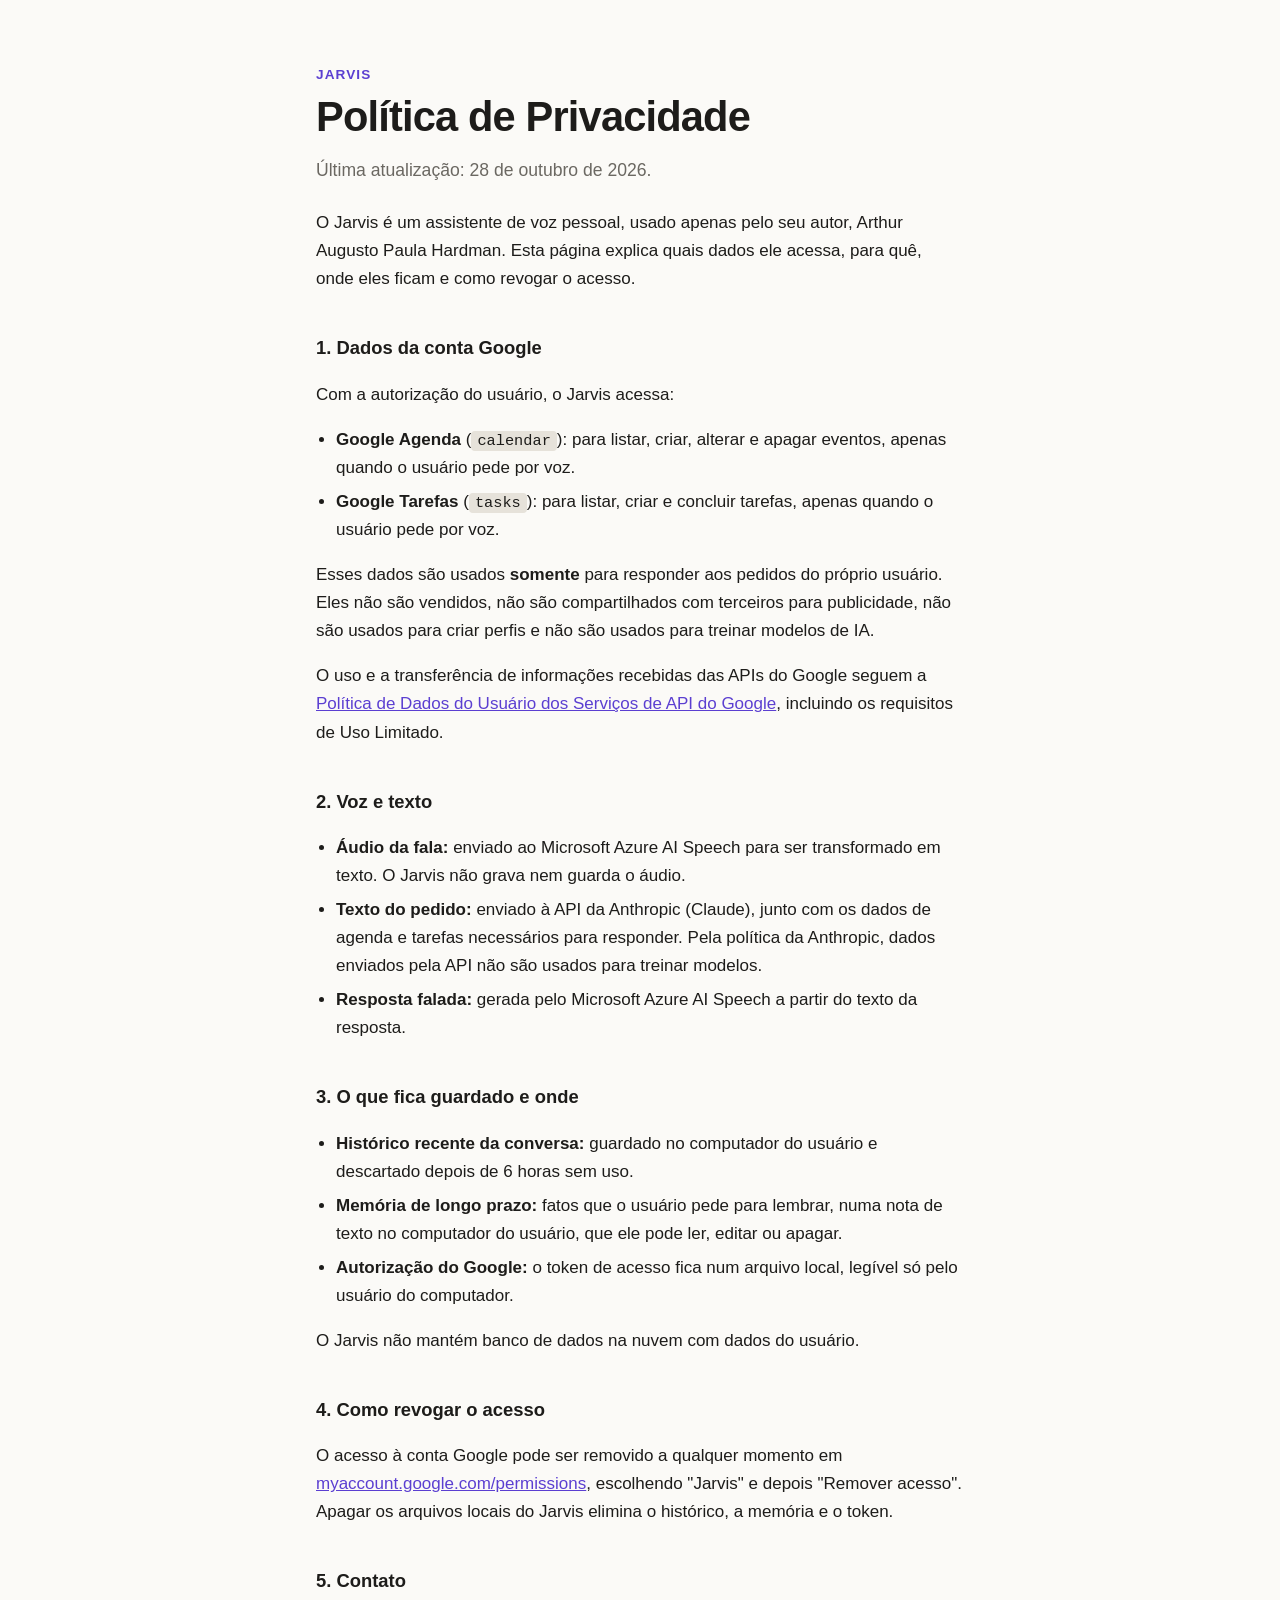
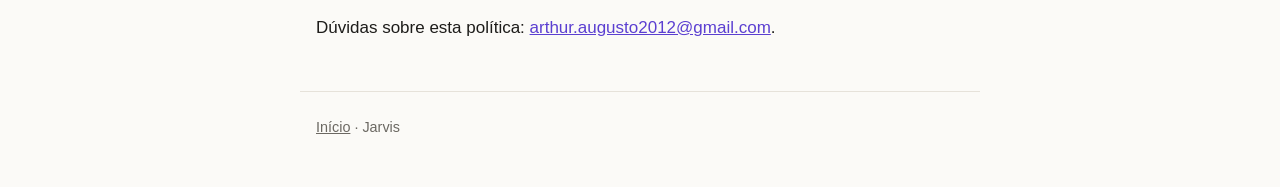
==== privacidade.html @ 2d9dbbde "Página inicial e política de privacidade do Jarvis Co-Authored-By: Claude Opus 5.5 <noreply@anthropi" ====
<!doctype html>
<html lang="pt-BR">
<head>
<meta charset="utf-8">
<meta name="viewport" content="width=device-width, initial-scale=1">
<title>Política de Privacidade · Jarvis</title>
<meta name="description" content="Como o Jarvis usa e protege os dados do usuário.">
<link rel="stylesheet" href="estilo.css">
</head>
<body>
<main>
  <p class="eyebrow"><a href="./">Jarvis</a></p>
  <h1>Política de Privacidade</h1>
  <p class="lead">Última atualização: 28 de outubro de 2026.</p>

  <p>O Jarvis é um assistente de voz pessoal, usado apenas pelo seu autor, Arthur Augusto Paula Hardman. Esta página explica quais dados ele acessa, para quê, onde eles ficam e como revogar o acesso.</p>

  <h2>1. Dados da conta Google</h2>
  <p>Com a autorização do usuário, o Jarvis acessa:</p>
  <ul>
    <li><strong>Google Agenda</strong> (<code>calendar</code>): para listar, criar, alterar e apagar eventos, apenas quando o usuário pede por voz.</li>
    <li><strong>Google Tarefas</strong> (<code>tasks</code>): para listar, criar e concluir tarefas, apenas quando o usuário pede por voz.</li>
  </ul>
  <p>Esses dados são usados <strong>somente</strong> para responder aos pedidos do próprio usuário. Eles não são vendidos, não são compartilhados com terceiros para publicidade, não são usados para criar perfis e não são usados para treinar modelos de IA.</p>
  <p>O uso e a transferência de informações recebidas das APIs do Google seguem a <a href="https://developers.google.com/terms/api-services-user-data-policy">Política de Dados do Usuário dos Serviços de API do Google</a>, incluindo os requisitos de Uso Limitado.</p>

  <h2>2. Voz e texto</h2>
  <ul>
    <li><strong>Áudio da fala:</strong> enviado ao Microsoft Azure AI Speech para ser transformado em texto. O Jarvis não grava nem guarda o áudio.</li>
    <li><strong>Texto do pedido:</strong> enviado à API da Anthropic (Claude), junto com os dados de agenda e tarefas necessários para responder. Pela política da Anthropic, dados enviados pela API não são usados para treinar modelos.</li>
    <li><strong>Resposta falada:</strong> gerada pelo Microsoft Azure AI Speech a partir do texto da resposta.</li>
  </ul>

  <h2>3. O que fica guardado e onde</h2>
  <ul>
    <li><strong>Histórico recente da conversa:</strong> guardado no computador do usuário e descartado depois de 6 horas sem uso.</li>
    <li><strong>Memória de longo prazo:</strong> fatos que o usuário pede para lembrar, numa nota de texto no computador do usuário, que ele pode ler, editar ou apagar.</li>
    <li><strong>Autorização do Google:</strong> o token de acesso fica num arquivo local, legível só pelo usuário do computador.</li>
  </ul>
  <p>O Jarvis não mantém banco de dados na nuvem com dados do usuário.</p>

  <h2>4. Como revogar o acesso</h2>
  <p>O acesso à conta Google pode ser removido a qualquer momento em <a href="https://myaccount.google.com/permissions">myaccount.google.com/permissions</a>, escolhendo "Jarvis" e depois "Remover acesso". Apagar os arquivos locais do Jarvis elimina o histórico, a memória e o token.</p>

  <h2>5. Contato</h2>
  <p>Dúvidas sobre esta política: <a href="mailto:arthur.augusto2012@gmail.com">arthur.augusto2012@gmail.com</a>.</p>
</main>
<footer><a href="./">Início</a> · Jarvis</footer>
</body>
</html>
---- estilo.css ----
:root {
  --bg: #fbfaf7;
  --text: #1d1c1a;
  --muted: #6b6862;
  --accent: #5b3fd1;
  --line: #e6e2da;
}
@media (prefers-color-scheme: dark) {
  :root {
    --bg: #141413;
    --text: #ecebe7;
    --muted: #a19e97;
    --accent: #a593ff;
    --line: #2c2b28;
  }
}
* { box-sizing: border-box; }
body {
  margin: 0;
  background: var(--bg);
  color: var(--text);
  font: 17px/1.65 -apple-system, BlinkMacSystemFont, "Segoe UI", Roboto, sans-serif;
}
main { max-width: 680px; margin: 0 auto; padding: 64px 16px 32px; }
h1 { font-size: 2.6rem; line-height: 1.1; margin: 0 0 16px; letter-spacing: -0.02em; }
h2 { font-size: 1.15rem; margin: 40px 0 8px; }
.eyebrow { color: var(--accent); font-weight: 600; font-size: 0.85rem; text-transform: uppercase; letter-spacing: 0.08em; margin: 0 0 8px; }
.eyebrow a { color: inherit; text-decoration: none; }
.lead { color: var(--muted); font-size: 1.1rem; margin: 0 0 24px; }
ul { padding-left: 20px; }
li { margin: 6px 0; }
a { color: var(--accent); }
code { font-size: 0.9em; background: var(--line); padding: 1px 6px; border-radius: 4px; }
.links { margin-top: 40px; }
footer { max-width: 680px; margin: 0 auto; padding: 24px 16px 48px; border-top: 1px solid var(--line); color: var(--muted); font-size: 0.9rem; }
footer a { color: inherit; }
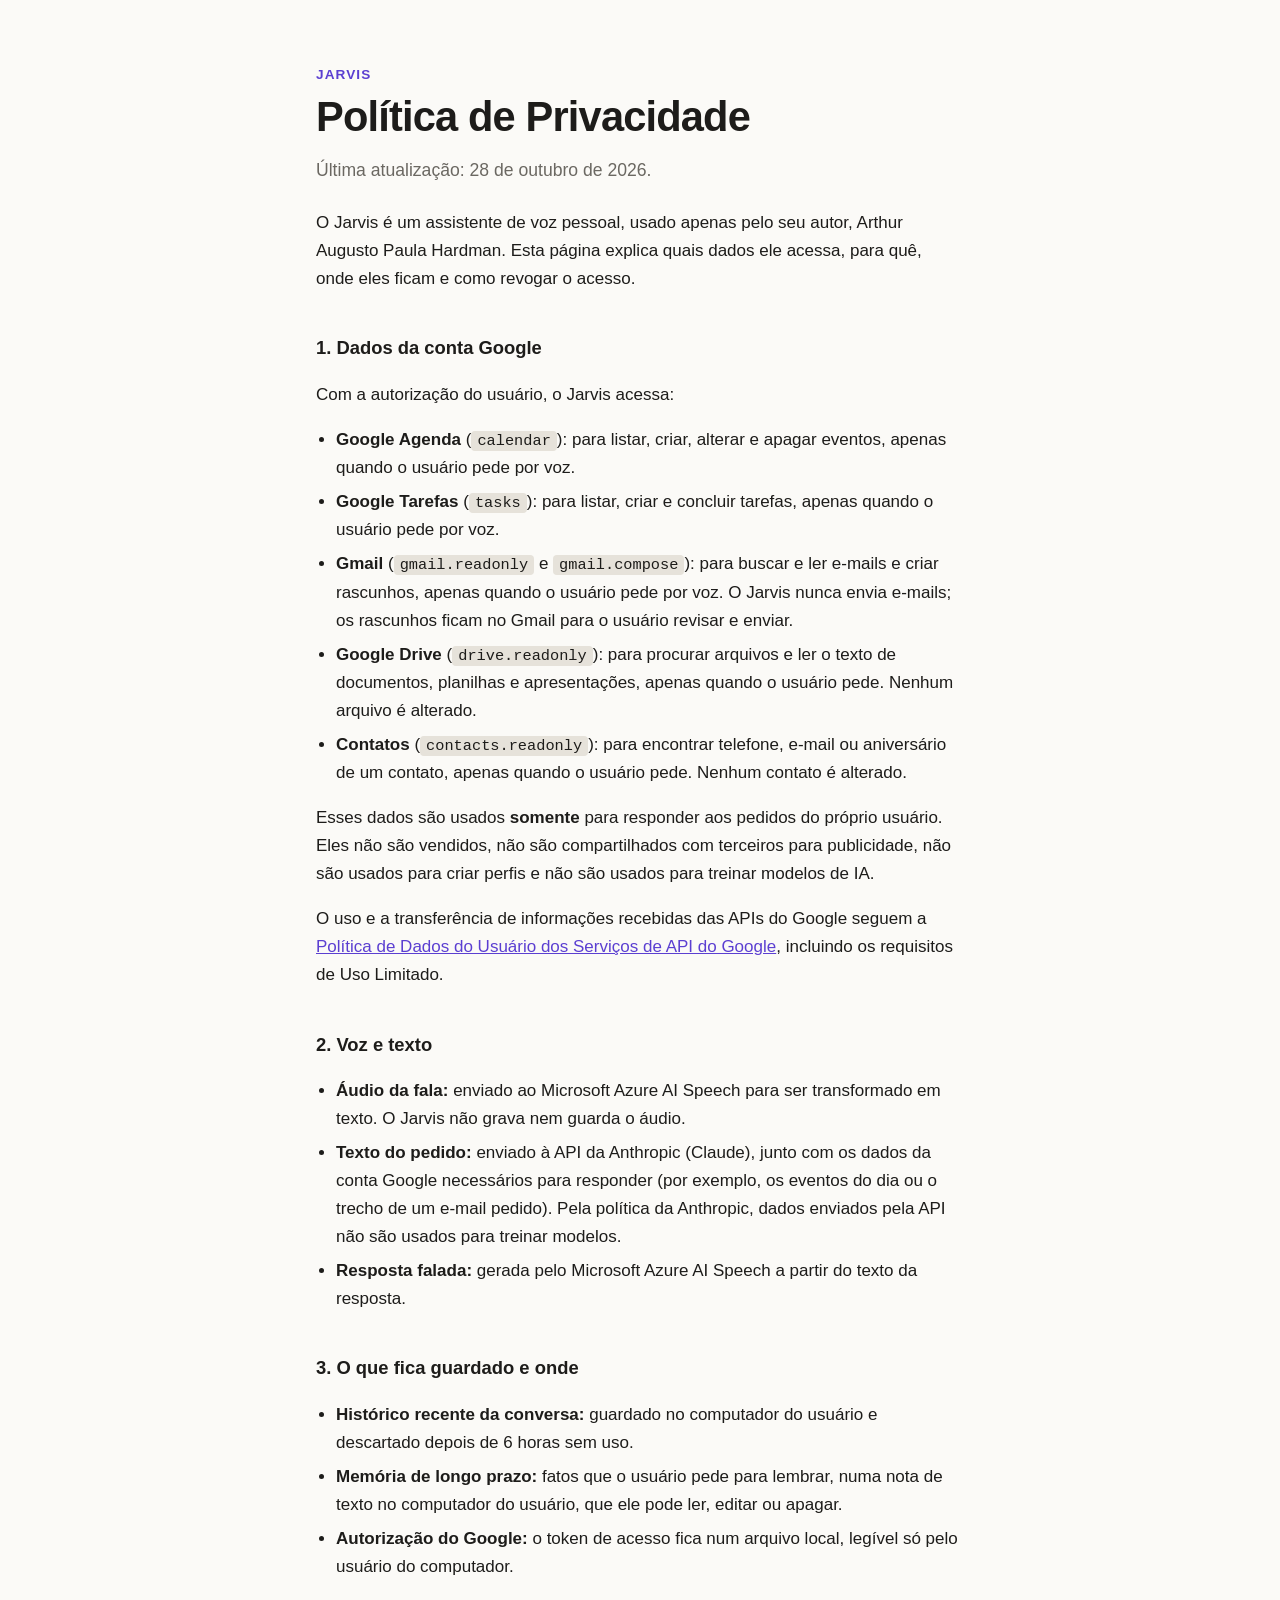
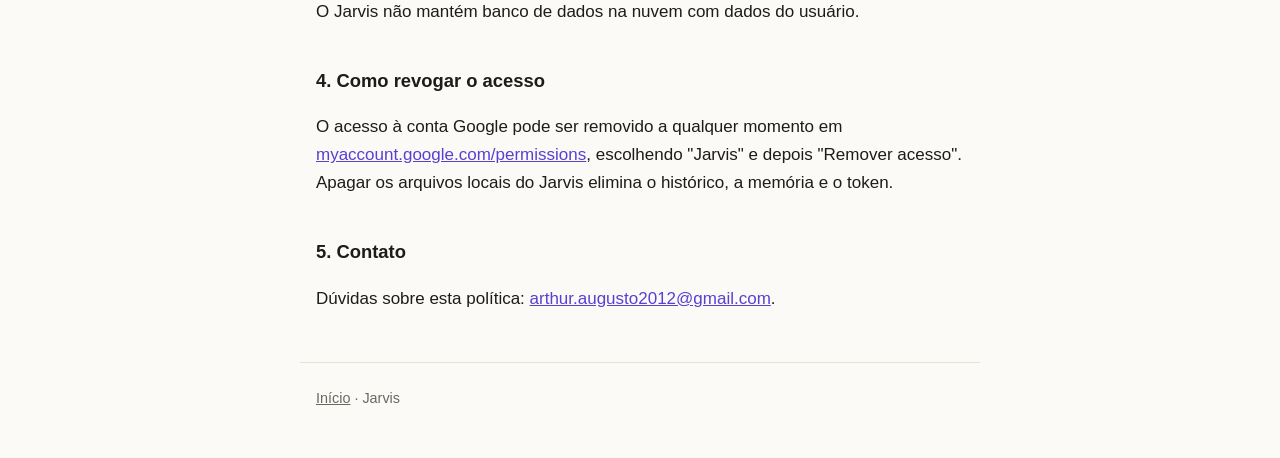
==== commit 3aaff6c8: "Política de privacidade: Gmail, Drive e Contatos Co-Authored-By: Claude Opus 5.5 <noreply@anthropic." ====
--- a/privacidade.html
+++ b/privacidade.html
@@ -20,6 +20,9 @@
   <ul>
     <li><strong>Google Agenda</strong> (<code>calendar</code>): para listar, criar, alterar e apagar eventos, apenas quando o usuário pede por voz.</li>
     <li><strong>Google Tarefas</strong> (<code>tasks</code>): para listar, criar e concluir tarefas, apenas quando o usuário pede por voz.</li>
+    <li><strong>Gmail</strong> (<code>gmail.readonly</code> e <code>gmail.compose</code>): para buscar e ler e-mails e criar rascunhos, apenas quando o usuário pede por voz. O Jarvis nunca envia e-mails; os rascunhos ficam no Gmail para o usuário revisar e enviar.</li>
+    <li><strong>Google Drive</strong> (<code>drive.readonly</code>): para procurar arquivos e ler o texto de documentos, planilhas e apresentações, apenas quando o usuário pede. Nenhum arquivo é alterado.</li>
+    <li><strong>Contatos</strong> (<code>contacts.readonly</code>): para encontrar telefone, e-mail ou aniversário de um contato, apenas quando o usuário pede. Nenhum contato é alterado.</li>
   </ul>
   <p>Esses dados são usados <strong>somente</strong> para responder aos pedidos do próprio usuário. Eles não são vendidos, não são compartilhados com terceiros para publicidade, não são usados para criar perfis e não são usados para treinar modelos de IA.</p>
   <p>O uso e a transferência de informações recebidas das APIs do Google seguem a <a href="https://developers.google.com/terms/api-services-user-data-policy">Política de Dados do Usuário dos Serviços de API do Google</a>, incluindo os requisitos de Uso Limitado.</p>
@@ -27,7 +30,7 @@
   <h2>2. Voz e texto</h2>
   <ul>
     <li><strong>Áudio da fala:</strong> enviado ao Microsoft Azure AI Speech para ser transformado em texto. O Jarvis não grava nem guarda o áudio.</li>
-    <li><strong>Texto do pedido:</strong> enviado à API da Anthropic (Claude), junto com os dados de agenda e tarefas necessários para responder. Pela política da Anthropic, dados enviados pela API não são usados para treinar modelos.</li>
+    <li><strong>Texto do pedido:</strong> enviado à API da Anthropic (Claude), junto com os dados da conta Google necessários para responder (por exemplo, os eventos do dia ou o trecho de um e-mail pedido). Pela política da Anthropic, dados enviados pela API não são usados para treinar modelos.</li>
     <li><strong>Resposta falada:</strong> gerada pelo Microsoft Azure AI Speech a partir do texto da resposta.</li>
   </ul>
 
